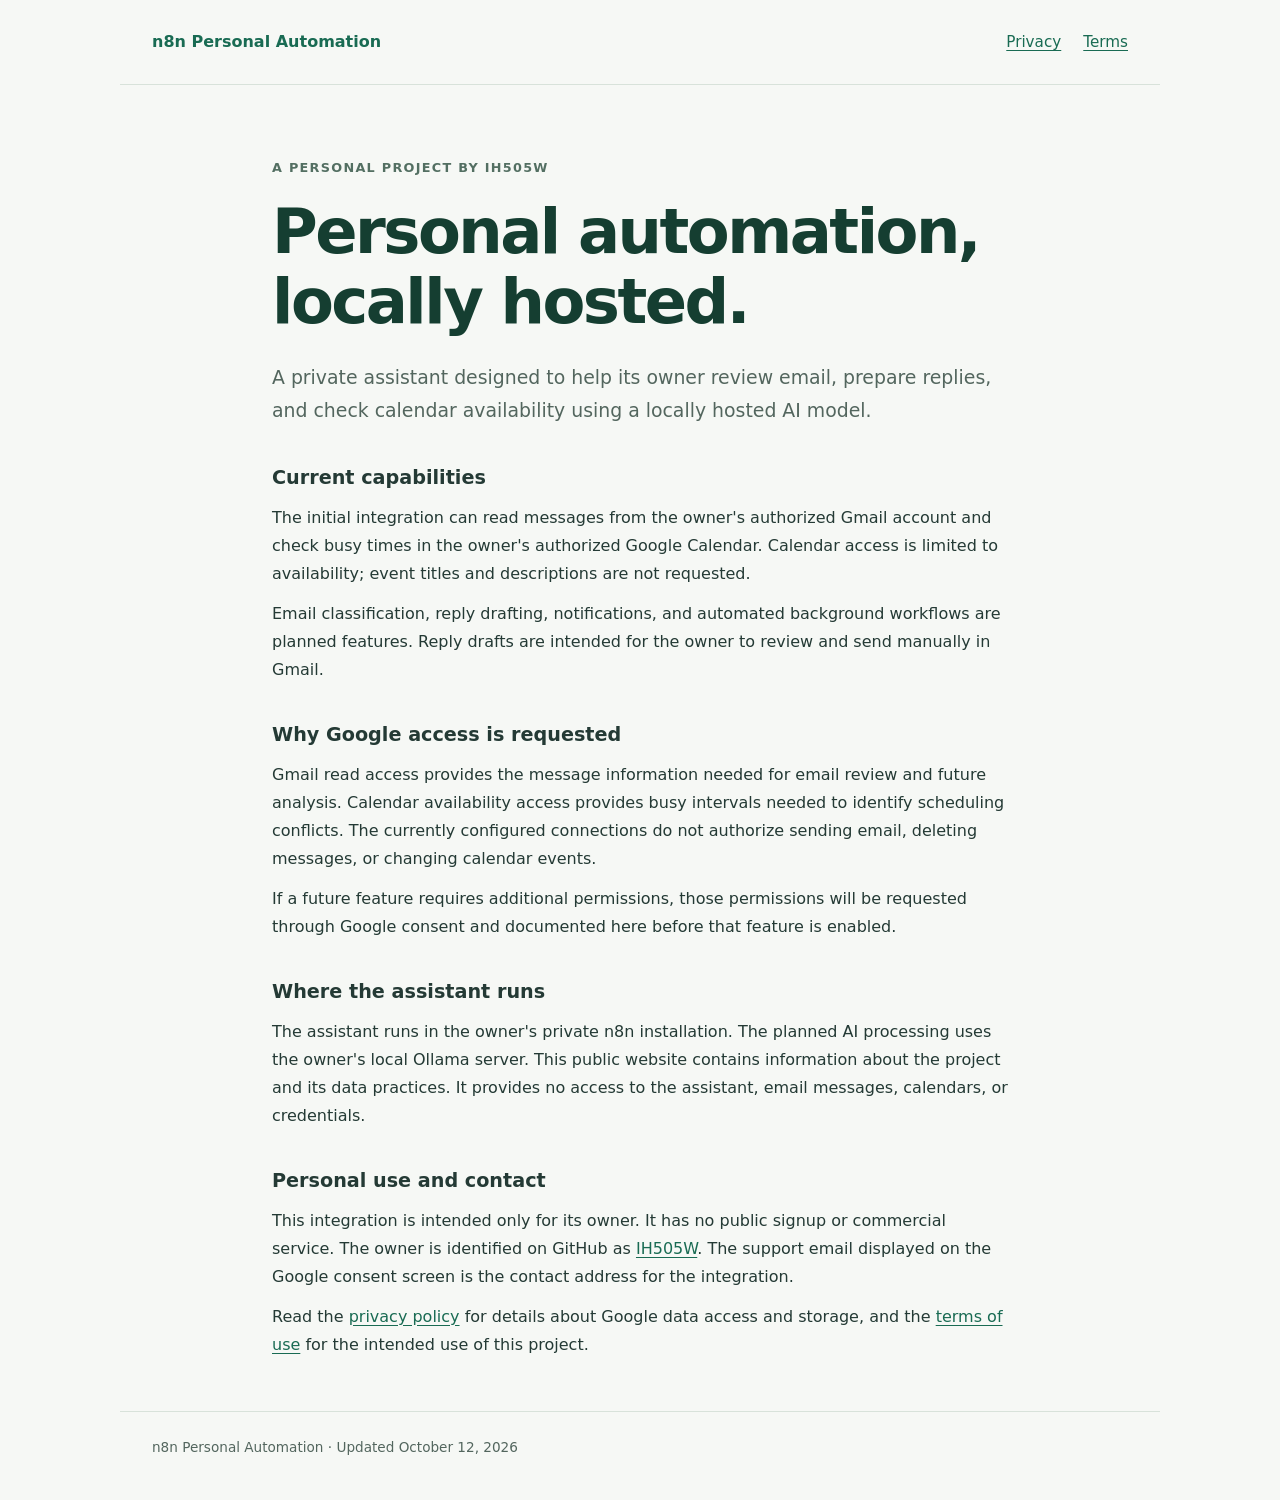
==== index.html @ 3055c7d0 "Add automation homepage and privacy pages" ====
<!doctype html>
<html lang="en">
<head>
  <meta charset="utf-8">
  <meta name="viewport" content="width=device-width, initial-scale=1">
  <meta name="description" content="Information about n8n Personal Automation, a private, locally hosted email and calendar assistant.">
  <title>n8n Personal Automation</title>
  <link rel="stylesheet" href="styles.css">
</head>
<body>
  <header class="site-header"><a href="index.html">n8n Personal Automation</a><nav aria-label="Main"><a href="privacy.html">Privacy</a><a href="terms.html">Terms</a></nav></header>
  <main>
    <p class="eyebrow">A personal project by IH505W</p>
    <h1>Personal automation,<br>locally hosted.</h1>
    <p class="lead">A private assistant designed to help its owner review email, prepare replies, and check calendar availability using a locally hosted AI model.</p>
    <section><h2>Current capabilities</h2><p>The initial integration can read messages from the owner's authorized Gmail account and check busy times in the owner's authorized Google Calendar. Calendar access is limited to availability; event titles and descriptions are not requested.</p><p>Email classification, reply drafting, notifications, and automated background workflows are planned features. Reply drafts are intended for the owner to review and send manually in Gmail.</p></section>
    <section><h2>Why Google access is requested</h2><p>Gmail read access provides the message information needed for email review and future analysis. Calendar availability access provides busy intervals needed to identify scheduling conflicts. The currently configured connections do not authorize sending email, deleting messages, or changing calendar events.</p><p>If a future feature requires additional permissions, those permissions will be requested through Google consent and documented here before that feature is enabled.</p></section>
    <section><h2>Where the assistant runs</h2><p>The assistant runs in the owner's private n8n installation. The planned AI processing uses the owner's local Ollama server. This public website contains information about the project and its data practices. It provides no access to the assistant, email messages, calendars, or credentials.</p></section>
    <section><h2>Personal use and contact</h2><p>This integration is intended only for its owner. It has no public signup or commercial service. The owner is identified on GitHub as <a href="https://github.com/IH505W">IH505W</a>. The support email displayed on the Google consent screen is the contact address for the integration.</p><p>Read the <a href="privacy.html">privacy policy</a> for details about Google data access and storage, and the <a href="terms.html">terms of use</a> for the intended use of this project.</p></section>
  </main>
  <footer>n8n Personal Automation · Updated October 12, 2026</footer>
</body>
</html>
---- styles.css ----
:root { color-scheme: light; font-family: system-ui, -apple-system, BlinkMacSystemFont, "Segoe UI", sans-serif; color: #243a35; background: #f6f8f5; }
* { box-sizing: border-box; }
body { margin: 0; line-height: 1.75; }
a { color: #196b53; text-underline-offset: .2em; }
.site-header { max-width: 1040px; margin: auto; padding: 28px 32px; display: flex; justify-content: space-between; gap: 20px; align-items: center; border-bottom: 1px solid #d8e2da; }
.site-header > a { font-weight: 700; text-decoration: none; }
nav { display: flex; gap: 22px; }
nav a { font-size: .95rem; }
main { max-width: 800px; margin: auto; padding: 60px 32px 40px; }
.eyebrow { font-size: .8rem; letter-spacing: .1em; text-transform: uppercase; font-weight: 600; color: #536f62; }
h1 { margin: 18px 0 24px; font-size: clamp(2.3rem, 6vw, 3.9rem); line-height: 1.12; letter-spacing: -.04em; color: #153e31; }
.lead { font-size: 1.18rem; color: #53665e; }
section { margin-top: 38px; }
h2 { font-size: 1.2rem; margin-bottom: 8px; line-height: 1.4; }
p { margin: 12px 0; }
footer { max-width: 1040px; margin: auto; padding: 24px 32px 40px; border-top: 1px solid #d8e2da; color: #53665e; font-size: .85rem; }
@media (max-width: 520px) { .site-header { align-items: flex-start; flex-direction: column; padding: 20px; } main { padding: 38px 20px; } footer { padding: 24px 20px; } }
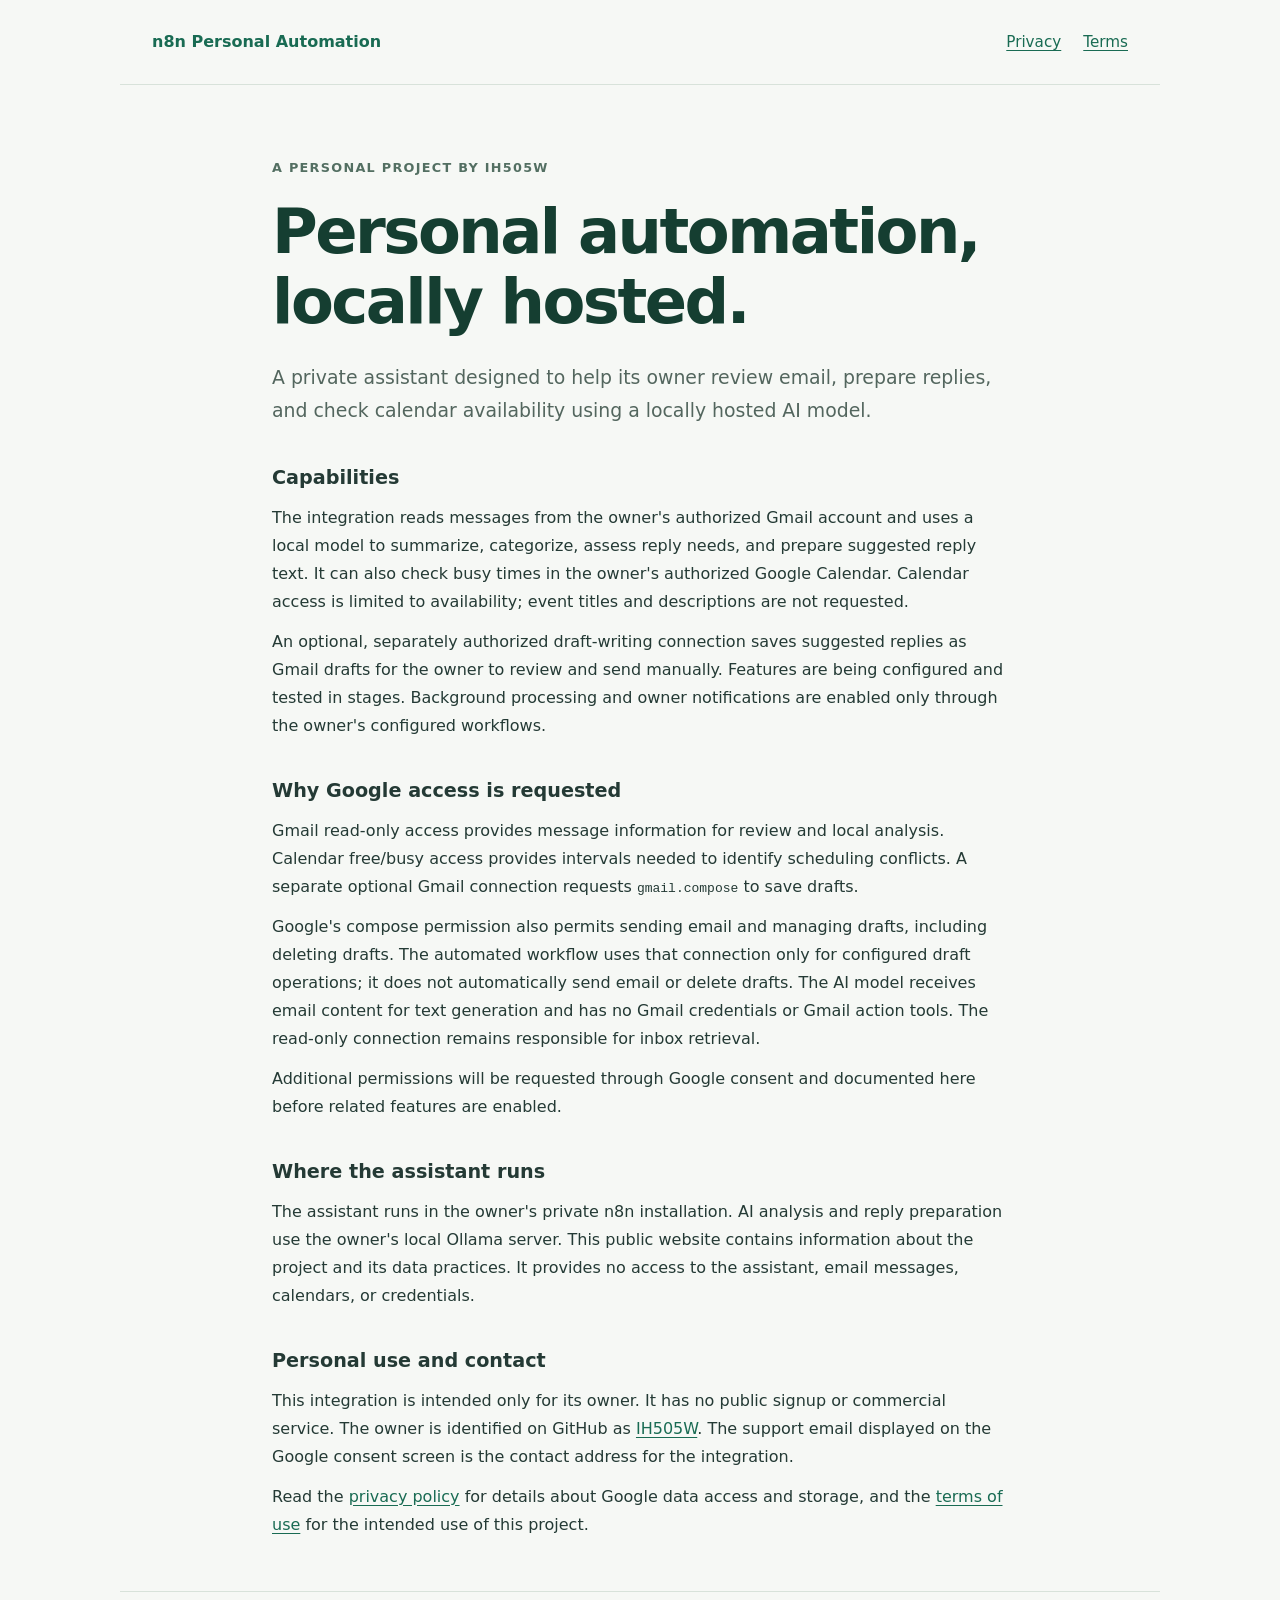
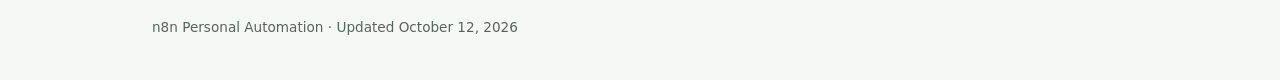
==== commit c0de74cd: "Update disclosures for local AI analysis and Gmail drafts" ====
--- a/index.html
+++ b/index.html
@@ -13,9 +13,9 @@
     <p class="eyebrow">A personal project by IH505W</p>
     <h1>Personal automation,<br>locally hosted.</h1>
     <p class="lead">A private assistant designed to help its owner review email, prepare replies, and check calendar availability using a locally hosted AI model.</p>
-    <section><h2>Current capabilities</h2><p>The initial integration can read messages from the owner's authorized Gmail account and check busy times in the owner's authorized Google Calendar. Calendar access is limited to availability; event titles and descriptions are not requested.</p><p>Email classification, reply drafting, notifications, and automated background workflows are planned features. Reply drafts are intended for the owner to review and send manually in Gmail.</p></section>
-    <section><h2>Why Google access is requested</h2><p>Gmail read access provides the message information needed for email review and future analysis. Calendar availability access provides busy intervals needed to identify scheduling conflicts. The currently configured connections do not authorize sending email, deleting messages, or changing calendar events.</p><p>If a future feature requires additional permissions, those permissions will be requested through Google consent and documented here before that feature is enabled.</p></section>
-    <section><h2>Where the assistant runs</h2><p>The assistant runs in the owner's private n8n installation. The planned AI processing uses the owner's local Ollama server. This public website contains information about the project and its data practices. It provides no access to the assistant, email messages, calendars, or credentials.</p></section>
+    <section><h2>Capabilities</h2><p>The integration reads messages from the owner's authorized Gmail account and uses a local model to summarize, categorize, assess reply needs, and prepare suggested reply text. It can also check busy times in the owner's authorized Google Calendar. Calendar access is limited to availability; event titles and descriptions are not requested.</p><p>An optional, separately authorized draft-writing connection saves suggested replies as Gmail drafts for the owner to review and send manually. Features are being configured and tested in stages. Background processing and owner notifications are enabled only through the owner's configured workflows.</p></section>
+    <section><h2>Why Google access is requested</h2><p>Gmail read-only access provides message information for review and local analysis. Calendar free/busy access provides intervals needed to identify scheduling conflicts. A separate optional Gmail connection requests <code>gmail.compose</code> to save drafts.</p><p>Google's compose permission also permits sending email and managing drafts, including deleting drafts. The automated workflow uses that connection only for configured draft operations; it does not automatically send email or delete drafts. The AI model receives email content for text generation and has no Gmail credentials or Gmail action tools. The read-only connection remains responsible for inbox retrieval.</p><p>Additional permissions will be requested through Google consent and documented here before related features are enabled.</p></section>
+    <section><h2>Where the assistant runs</h2><p>The assistant runs in the owner's private n8n installation. AI analysis and reply preparation use the owner's local Ollama server. This public website contains information about the project and its data practices. It provides no access to the assistant, email messages, calendars, or credentials.</p></section>
     <section><h2>Personal use and contact</h2><p>This integration is intended only for its owner. It has no public signup or commercial service. The owner is identified on GitHub as <a href="https://github.com/IH505W">IH505W</a>. The support email displayed on the Google consent screen is the contact address for the integration.</p><p>Read the <a href="privacy.html">privacy policy</a> for details about Google data access and storage, and the <a href="terms.html">terms of use</a> for the intended use of this project.</p></section>
   </main>
   <footer>n8n Personal Automation · Updated October 12, 2026</footer>
